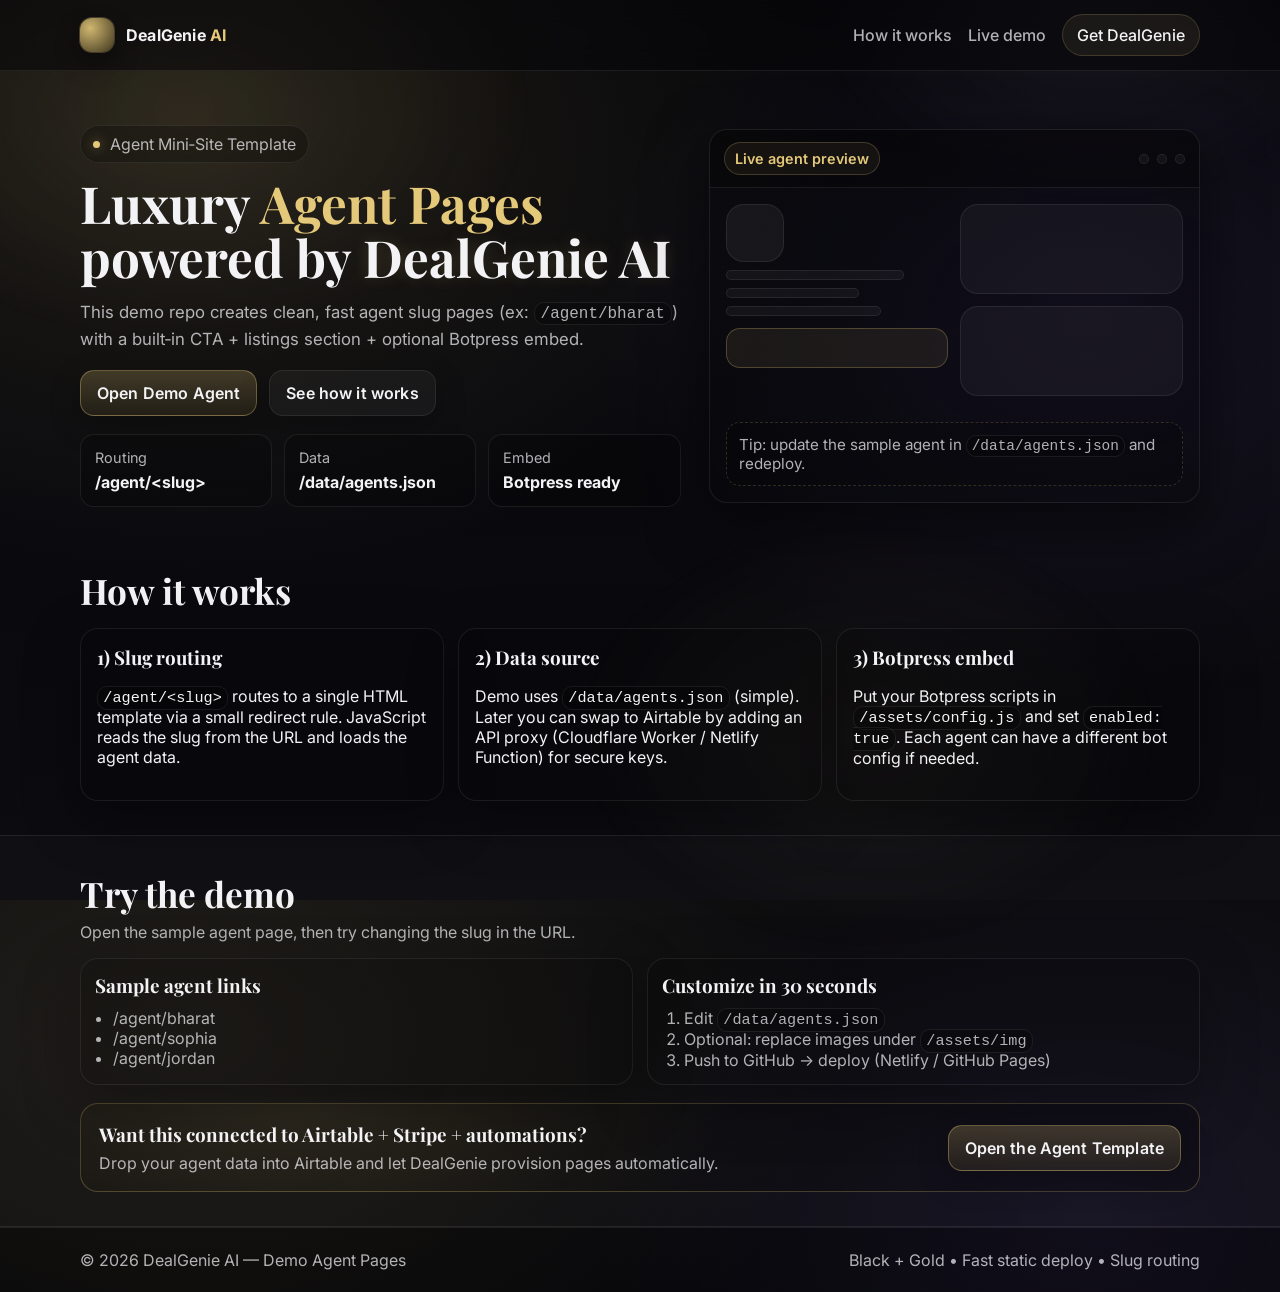
==== index.html @ 7155f4a6 "Add files via upload" ====
<!doctype html>
<html lang="en">
<head>
  <meta charset="utf-8" />
  <meta name="viewport" content="width=device-width, initial-scale=1" />
  <title>DealGenie AI — Agent Page</title>
  <meta name="description" content="DealGenie AI agent mini-site. Luxury black & gold, fast, and embed-ready." />
  <link rel="icon" href="/assets/favicon.svg" type="image/svg+xml" />
  <link rel="preconnect" href="https://fonts.googleapis.com">
  <link rel="preconnect" href="https://fonts.gstatic.com" crossorigin>
  <!-- Elegant font pairing (works on most browsers). If blocked, falls back gracefully. -->
  <link href="https://fonts.googleapis.com/css2?family=Inter:wght@300;400;500;600;700&family=Playfair+Display:wght@500;600;700&display=swap" rel="stylesheet">
  <link rel="stylesheet" href="/assets/styles.css" />
</head>
<body>
  <div class="bg-orbit" aria-hidden="true"></div>
  <header class="topbar">
    <div class="wrap topbar__inner">
      <a class="brand" href="/" aria-label="DealGenie AI Home">
        <span class="brand__mark"></span>
        <span class="brand__text">DealGenie <em>AI</em></span>
      </a>

      <nav class="topnav" aria-label="Primary">
        <a href="#how">How it works</a>
        <a href="#demo">Live demo</a>
        <a href="#cta" class="pill">Get DealGenie</a>
      </nav>
    </div>
  </header>

  <main>
    <section class="hero">
      <div class="wrap hero__grid">
        <div class="hero__copy">
          <div class="kicker">
            <span class="dot"></span> Agent Mini‑Site Template
          </div>
          <h1>
            Luxury <span class="gold">Agent Pages</span><br/>
            powered by <span class="glow">DealGenie AI</span>
          </h1>
          <p class="lead">
            This demo repo creates clean, fast agent slug pages (ex: <code>/agent/bharat</code>)
            with a built‑in CTA + listings section + optional Botpress embed.
          </p>

          <div class="hero__actions">
            <a class="btn btn--gold" href="/agent/bharat">Open Demo Agent</a>
            <a class="btn btn--ghost" href="#how">See how it works</a>
          </div>

          <div class="mini">
            <div class="mini__card">
              <div class="mini__label">Routing</div>
              <div class="mini__value">/agent/&lt;slug&gt;</div>
            </div>
            <div class="mini__card">
              <div class="mini__label">Data</div>
              <div class="mini__value">/data/agents.json</div>
            </div>
            <div class="mini__card">
              <div class="mini__label">Embed</div>
              <div class="mini__value">Botpress ready</div>
            </div>
          </div>
        </div>

        <div class="hero__panel">
          <div class="panel">
            <div class="panel__top">
              <div class="chip">Live agent preview</div>
              <div class="panel__icons" aria-hidden="true">
                <span></span><span></span><span></span>
              </div>
            </div>

            <div class="panel__body">
              <div class="preview">
                <div class="preview__left">
                  <div class="avatar-skel"></div>
                  <div class="lines">
                    <div class="line w80"></div>
                    <div class="line w60"></div>
                    <div class="line w70"></div>
                  </div>
                  <div class="cta-skel"></div>
                </div>
                <div class="preview__right">
                  <div class="card-skel"></div>
                  <div class="card-skel"></div>
                </div>
              </div>

              <div class="note">
                Tip: update the sample agent in <code>/data/agents.json</code> and redeploy.
              </div>
            </div>
          </div>
        </div>
      </div>
    </section>

    <section id="how" class="section">
      <div class="wrap">
        <h2>How it works</h2>
        <div class="grid3">
          <article class="card">
            <h3>1) Slug routing</h3>
            <p>
              <code>/agent/&lt;slug&gt;</code> routes to a single HTML template via a small redirect rule.
              JavaScript reads the slug from the URL and loads the agent data.
            </p>
          </article>
          <article class="card">
            <h3>2) Data source</h3>
            <p>
              Demo uses <code>/data/agents.json</code> (simple). Later you can swap to Airtable by adding
              an API proxy (Cloudflare Worker / Netlify Function) for secure keys.
            </p>
          </article>
          <article class="card">
            <h3>3) Botpress embed</h3>
            <p>
              Put your Botpress scripts in <code>/assets/config.js</code> and set <code>enabled: true</code>.
              Each agent can have a different bot config if needed.
            </p>
          </article>
        </div>
      </div>
    </section>

    <section id="demo" class="section section--alt">
      <div class="wrap">
        <h2>Try the demo</h2>
        <p class="sub">
          Open the sample agent page, then try changing the slug in the URL.
        </p>

        <div class="grid2">
          <div class="card card--tight">
            <h3>Sample agent links</h3>
            <ul class="list">
              <li><a href="/agent/bharat">/agent/bharat</a></li>
              <li><a href="/agent/sophia">/agent/sophia</a></li>
              <li><a href="/agent/jordan">/agent/jordan</a></li>
            </ul>
          </div>
          <div class="card card--tight">
            <h3>Customize in 30 seconds</h3>
            <ol class="list list--ol">
              <li>Edit <code>/data/agents.json</code></li>
              <li>Optional: replace images under <code>/assets/img</code></li>
              <li>Push to GitHub → deploy (Netlify / GitHub Pages)</li>
            </ol>
          </div>
        </div>

        <div id="cta" class="cta">
          <div class="cta__copy">
            <h3>Want this connected to Airtable + Stripe + automations?</h3>
            <p>Drop your agent data into Airtable and let DealGenie provision pages automatically.</p>
          </div>
          <a class="btn btn--gold" href="/agent/bharat">Open the Agent Template</a>
        </div>
      </div>
    </section>
  </main>

  <footer class="footer">
    <div class="wrap footer__inner">
      <div class="muted">© <span id="y"></span> DealGenie AI — Demo Agent Pages</div>
      <div class="muted">Black + Gold • Fast static deploy • Slug routing</div>
    </div>
  </footer>

  <script>
  // If we came from a 404 redirect (GitHub Pages), restore path.
  (function(){
    const r = sessionStorage.redirect;
    if(r){
      sessionStorage.removeItem('redirect');
      history.replaceState(null, '', r);
    }
  })();
</script>

  <script src="/assets/router.js"></script>
  <script>
    document.getElementById('y').textContent = new Date().getFullYear();
  </script>
</body>
</html>
---- assets/styles.css ----
/* DealGenie AI — Luxury Black & Gold (static demo) */
:root{
  --bg:#07070a;
  --bg2:#0b0b10;
  --panel:#0e0e16;
  --card:#10101a;
  --stroke:rgba(229,201,122,.18);
  --stroke2:rgba(255,255,255,.08);
  --gold:#e5c97a;
  --gold2:#bfa14a;
  --text:#f3f3f6;
  --muted:rgba(243,243,246,.72);
  --shadow: 0 20px 60px rgba(0,0,0,.55);
  --r:18px;
  --r2:14px;
  --max: 1120px;
}

*{box-sizing:border-box}
html,body{height:100%}
body{
  margin:0;
  background: radial-gradient(1200px 800px at 15% 15%, rgba(229,201,122,.10), transparent 55%),
              radial-gradient(900px 700px at 85% 35%, rgba(153,119,255,.09), transparent 55%),
              linear-gradient(180deg, var(--bg), var(--bg2));
  color:var(--text);
  font-family: Inter, system-ui, -apple-system, Segoe UI, Roboto, Arial, sans-serif;
  -webkit-font-smoothing: antialiased;
  -moz-osx-font-smoothing: grayscale;
}

a{color:inherit; text-decoration:none}
a:hover{opacity:.9}
code{
  font-family: ui-monospace, SFMono-Regular, Menlo, Monaco, Consolas, "Liberation Mono", "Courier New", monospace;
  font-size: .95em;
  padding:.12em .35em;
  border:1px solid var(--stroke2);
  border-radius:10px;
  background: rgba(0,0,0,.25);
}

.wrap{width:min(var(--max), calc(100% - 40px)); margin:0 auto}
.muted{color:var(--muted)}
.small{font-size:.92rem}
.sub{color:var(--muted); margin-top:.3rem; max-width: 70ch}

.bg-orbit{
  position:fixed; inset:-120px;
  background:
    radial-gradient(600px 400px at 20% 20%, rgba(229,201,122,.12), transparent 60%),
    radial-gradient(520px 380px at 80% 10%, rgba(255,255,255,.06), transparent 60%),
    radial-gradient(520px 380px at 65% 75%, rgba(229,201,122,.07), transparent 60%);
  filter: blur(20px);
  opacity:.8;
  pointer-events:none;
  z-index:-1;
}

.topbar{
  position:sticky; top:0; z-index:20;
  backdrop-filter: blur(14px);
  background: rgba(7,7,10,.55);
  border-bottom: 1px solid var(--stroke2);
}
.topbar__inner{display:flex; align-items:center; justify-content:space-between; padding:14px 0}
.brand{display:flex; align-items:center; gap:12px}
.brand__mark{
  width:34px; height:34px; border-radius:12px;
  background: radial-gradient(circle at 30% 30%, rgba(229,201,122,.9), rgba(191,161,74,.25));
  box-shadow: 0 0 0 1px rgba(229,201,122,.25), 0 12px 25px rgba(0,0,0,.4);
}
.brand__text{font-weight:700; letter-spacing:.2px}
.brand__text em{font-style:normal; color:var(--gold)}

.topnav{display:flex; align-items:center; gap:16px}
.topnav a{color:var(--muted); font-weight:500}
.topnav a:hover{color:var(--text)}
.pill{
  padding:10px 14px;
  border-radius:999px;
  border:1px solid var(--stroke);
  background: rgba(229,201,122,.08);
  color: var(--text) !important;
}

.hero{padding:54px 0 26px}
.hero__grid{display:grid; grid-template-columns: 1.1fr .9fr; gap:28px; align-items:center}
@media (max-width: 980px){ .hero__grid{grid-template-columns:1fr} }

.kicker{
  display:inline-flex; align-items:center; gap:10px;
  color:var(--muted);
  border:1px solid var(--stroke2);
  padding:8px 12px;
  border-radius:999px;
  background: rgba(0,0,0,.25);
  margin-bottom:14px;
  width: fit-content;
}
.dot{width:7px; height:7px; border-radius:99px; background:var(--gold); box-shadow: 0 0 12px rgba(229,201,122,.55)}
h1,h2,h3{
  font-family: "Playfair Display", Georgia, "Times New Roman", serif;
  margin:0;
}
h1{font-size: clamp(2.2rem, 4vw, 3.2rem); line-height: 1.05}
h2{font-size: clamp(1.6rem, 3vw, 2.2rem)}
h3{font-size: 1.18rem; margin:0 0 6px}
.lead{color:var(--muted); font-size:1.05rem; line-height:1.55; max-width: 70ch; margin:14px 0 0}
.gold{color:var(--gold)}
.glow{color:var(--text); text-shadow: 0 0 16px rgba(229,201,122,.18)}

.hero__actions{display:flex; gap:12px; margin-top:18px; flex-wrap:wrap}
.btn{
  display:inline-flex; align-items:center; justify-content:center;
  border-radius: 14px;
  padding: 12px 16px;
  border:1px solid var(--stroke2);
  background: rgba(255,255,255,.04);
  color: var(--text);
  font-weight: 600;
  letter-spacing:.15px;
  box-shadow: 0 10px 30px rgba(0,0,0,.25);
}
.btn--gold{
  border-color: rgba(229,201,122,.35);
  background: linear-gradient(180deg, rgba(229,201,122,.22), rgba(191,161,74,.10));
}
.btn--ghost:hover{border-color: rgba(229,201,122,.25)}

.mini{display:grid; grid-template-columns: repeat(3, 1fr); gap:12px; margin-top:18px}
@media (max-width: 680px){ .mini{grid-template-columns: 1fr} }
.mini__card{
  padding:14px;
  border-radius: var(--r2);
  border:1px solid var(--stroke2);
  background: rgba(0,0,0,.22);
}
.mini__label{color:var(--muted); font-size:.9rem}
.mini__value{font-weight:700; margin-top:6px}

.panel{
  border-radius: var(--r);
  border:1px solid var(--stroke2);
  background: rgba(0,0,0,.22);
  box-shadow: var(--shadow);
  overflow:hidden;
}
.panel__top{
  display:flex; align-items:center; justify-content:space-between;
  padding:12px 14px;
  border-bottom:1px solid var(--stroke2);
  background: rgba(0,0,0,.25);
}
.chip{
  display:inline-flex; align-items:center;
  padding:7px 10px;
  border-radius:999px;
  border:1px solid rgba(229,201,122,.22);
  color: var(--gold);
  font-weight:600;
  font-size:.9rem;
  background: rgba(229,201,122,.06);
}
.panel__icons{display:flex; gap:8px}
.panel__icons span{width:10px; height:10px; border-radius:99px; border:1px solid var(--stroke2); background: rgba(255,255,255,.04)}
.panel__body{padding:16px}

.preview{display:grid; grid-template-columns: 1fr 1fr; gap:12px}
@media (max-width: 520px){ .preview{grid-template-columns:1fr} }
.avatar-skel{width:58px; height:58px; border-radius:18px; border:1px solid var(--stroke2); background: rgba(255,255,255,.05)}
.lines .line{height:10px; border-radius:999px; border:1px solid var(--stroke2); background: rgba(255,255,255,.04); margin:8px 0}
.w80{width:80%} .w70{width:70%} .w60{width:60%}
.cta-skel{height:40px; border-radius:14px; border:1px solid rgba(229,201,122,.25); background: rgba(229,201,122,.08); margin-top:12px}
.card-skel{height:90px; border-radius:18px; border:1px solid var(--stroke2); background: rgba(255,255,255,.04); margin-bottom:12px}
.note{
  margin-top:14px;
  color: var(--muted);
  font-size: .95rem;
  border:1px dashed rgba(229,201,122,.18);
  padding:12px 12px;
  border-radius:14px;
  background: rgba(0,0,0,.18);
}

.section{padding:34px 0}
.section--alt{background: rgba(255,255,255,.02); border-top:1px solid var(--stroke2); border-bottom:1px solid var(--stroke2)}
.grid3{display:grid; grid-template-columns: repeat(3, 1fr); gap:14px; margin-top:14px}
.grid2{display:grid; grid-template-columns: repeat(2, 1fr); gap:14px; margin-top:14px}
@media (max-width: 900px){ .grid3{grid-template-columns:1fr} .grid2{grid-template-columns:1fr} }

.card{
  padding:16px;
  border-radius: var(--r);
  border:1px solid var(--stroke2);
  background: rgba(0,0,0,.20);
  box-shadow: 0 18px 55px rgba(0,0,0,.35);
}
.card--tight{padding:14px}
.list{margin:10px 0 0; padding-left: 18px; color: var(--muted)}
.list__row{display:flex; gap:10px; padding:8px 0; border-bottom:1px solid rgba(255,255,255,.06)}
.list__row:last-child{border-bottom:0}
.list--ol{padding-left: 22px}

.cta{
  margin-top: 18px;
  padding: 18px;
  border-radius: var(--r);
  border:1px solid rgba(229,201,122,.25);
  background: radial-gradient(700px 300px at 20% 10%, rgba(229,201,122,.10), transparent 60%),
              rgba(0,0,0,.18);
  display:flex; align-items:center; justify-content:space-between; gap:14px;
  flex-wrap:wrap;
}
.cta__copy h3{margin:0 0 6px}
.cta__copy p{margin:0; color:var(--muted)}

.footer{
  padding:22px 0;
  border-top:1px solid var(--stroke2);
  background: rgba(0,0,0,.20);
}
.footer__inner{display:flex; align-items:center; justify-content:space-between; gap:12px; flex-wrap:wrap}

/* Agent page */
.agent{padding-top: 10px}
.agent-hero{padding: 26px 0 10px}
.agent-hero__grid{display:grid; grid-template-columns: 1.2fr .8fr; gap:16px; align-items:start}
@media (max-width: 980px){ .agent-hero__grid{grid-template-columns:1fr} }

.agent-card{overflow:hidden}
.agent-card__top{display:flex; gap:14px; align-items:flex-start}
@media (max-width: 600px){ .agent-card__top{flex-direction:column} }
.agent-photo{
  width: 96px; height: 96px; border-radius: 22px;
  border:1px solid rgba(229,201,122,.25);
  background: rgba(255,255,255,.03);
  object-fit: cover;
  box-shadow: 0 18px 55px rgba(0,0,0,.35);
}
.agent-meta{flex:1}
.badges{display:flex; gap:10px; flex-wrap:wrap; margin-top:10px}
.badge{
  padding:7px 10px;
  border-radius:999px;
  border:1px solid rgba(255,255,255,.08);
  background: rgba(255,255,255,.03);
  color: var(--muted);
  font-weight:600;
  font-size:.9rem;
}
.agent-card__bottom{margin-top:14px; border-top:1px solid rgba(255,255,255,.06); padding-top:14px}
.quick{display:grid; grid-template-columns: repeat(3, 1fr); gap:10px}
@media (max-width: 700px){ .quick{grid-template-columns: 1fr} }
.quick__item{
  border:1px solid rgba(255,255,255,.06);
  border-radius: 14px;
  padding:12px;
  background: rgba(0,0,0,.14);
}
.section-head{display:flex; align-items:flex-end; justify-content:space-between; gap:14px; flex-wrap:wrap; margin-bottom: 14px}

.listing-grid{display:grid; grid-template-columns: repeat(3, 1fr); gap:14px}
@media (max-width: 980px){ .listing-grid{grid-template-columns: 1fr} }

.listing{
  border-radius: var(--r);
  border:1px solid rgba(255,255,255,.08);
  background: rgba(0,0,0,.18);
  overflow:hidden;
  box-shadow: 0 18px 55px rgba(0,0,0,.35);
}
.listing__img{width:100%; height: 170px; object-fit: cover; display:block; background: rgba(255,255,255,.03)}
.listing__body{padding:14px}
.listing__price{color: var(--gold); font-weight: 800; font-size: 1.1rem}
.listing__meta{margin-top:8px; color: var(--muted); display:flex; gap:10px; flex-wrap:wrap}
.pill2{
  padding:7px 10px;
  border-radius:999px;
  border:1px solid rgba(229,201,122,.22);
  background: rgba(229,201,122,.06);
  color: var(--muted);
  font-weight: 600;
  font-size: .9rem;
}

.field{display:grid; gap:7px; margin-bottom:12px}
.field span{color: var(--muted); font-weight: 600; font-size:.95rem}
input, textarea{
  width:100%;
  padding: 12px 12px;
  border-radius: 14px;
  border:1px solid rgba(255,255,255,.10);
  background: rgba(0,0,0,.18);
  color: var(--text);
  outline: none;
}
input:focus, textarea:focus{border-color: rgba(229,201,122,.30); box-shadow: 0 0 0 4px rgba(229,201,122,.08)}
button{cursor:pointer}

.botpress-mount{min-height: 20px}
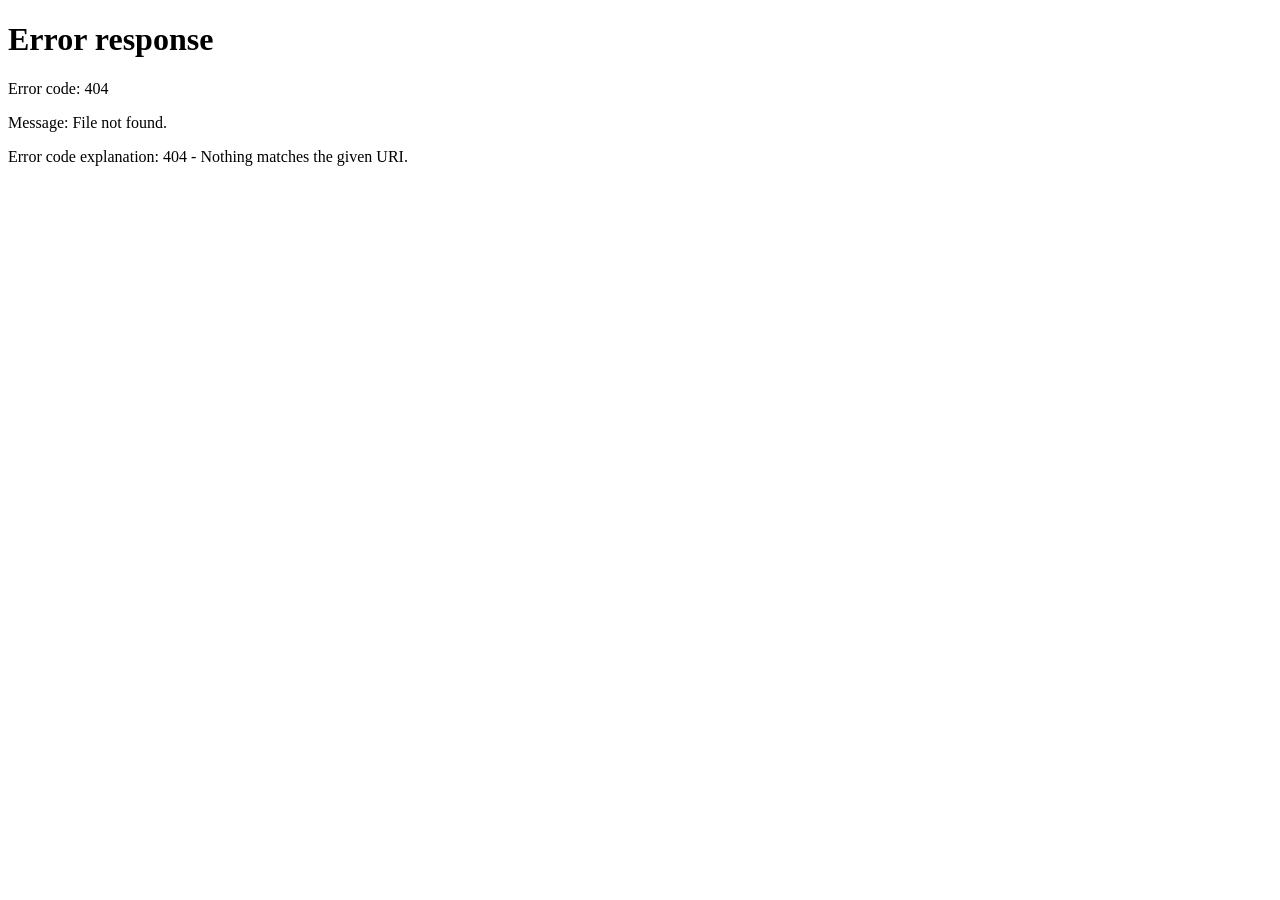
==== commit 18c85389: "Refactor index.html structure and update title" ====
--- a/index.html
+++ b/index.html
@@ -1,193 +1,13 @@
 <!doctype html>
-<html lang="en">
+<html>
 <head>
   <meta charset="utf-8" />
   <meta name="viewport" content="width=device-width, initial-scale=1" />
-  <title>DealGenie AI — Agent Page</title>
-  <meta name="description" content="DealGenie AI agent mini-site. Luxury black & gold, fast, and embed-ready." />
-  <link rel="icon" href="/assets/favicon.svg" type="image/svg+xml" />
-  <link rel="preconnect" href="https://fonts.googleapis.com">
-  <link rel="preconnect" href="https://fonts.gstatic.com" crossorigin>
-  <!-- Elegant font pairing (works on most browsers). If blocked, falls back gracefully. -->
-  <link href="https://fonts.googleapis.com/css2?family=Inter:wght@300;400;500;600;700&family=Playfair+Display:wght@500;600;700&display=swap" rel="stylesheet">
-  <link rel="stylesheet" href="/assets/styles.css" />
+  <title>DealGenie AI</title>
+  <script>
+    // Change "bharat" later to dynamic slug or your default agent
+    location.replace("/agent/bharat");
+  </script>
 </head>
-<body>
-  <div class="bg-orbit" aria-hidden="true"></div>
-  <header class="topbar">
-    <div class="wrap topbar__inner">
-      <a class="brand" href="/" aria-label="DealGenie AI Home">
-        <span class="brand__mark"></span>
-        <span class="brand__text">DealGenie <em>AI</em></span>
-      </a>
-
-      <nav class="topnav" aria-label="Primary">
-        <a href="#how">How it works</a>
-        <a href="#demo">Live demo</a>
-        <a href="#cta" class="pill">Get DealGenie</a>
-      </nav>
-    </div>
-  </header>
-
-  <main>
-    <section class="hero">
-      <div class="wrap hero__grid">
-        <div class="hero__copy">
-          <div class="kicker">
-            <span class="dot"></span> Agent Mini‑Site Template
-          </div>
-          <h1>
-            Luxury <span class="gold">Agent Pages</span><br/>
-            powered by <span class="glow">DealGenie AI</span>
-          </h1>
-          <p class="lead">
-            This demo repo creates clean, fast agent slug pages (ex: <code>/agent/bharat</code>)
-            with a built‑in CTA + listings section + optional Botpress embed.
-          </p>
-
-          <div class="hero__actions">
-            <a class="btn btn--gold" href="/agent/bharat">Open Demo Agent</a>
-            <a class="btn btn--ghost" href="#how">See how it works</a>
-          </div>
-
-          <div class="mini">
-            <div class="mini__card">
-              <div class="mini__label">Routing</div>
-              <div class="mini__value">/agent/&lt;slug&gt;</div>
-            </div>
-            <div class="mini__card">
-              <div class="mini__label">Data</div>
-              <div class="mini__value">/data/agents.json</div>
-            </div>
-            <div class="mini__card">
-              <div class="mini__label">Embed</div>
-              <div class="mini__value">Botpress ready</div>
-            </div>
-          </div>
-        </div>
-
-        <div class="hero__panel">
-          <div class="panel">
-            <div class="panel__top">
-              <div class="chip">Live agent preview</div>
-              <div class="panel__icons" aria-hidden="true">
-                <span></span><span></span><span></span>
-              </div>
-            </div>
-
-            <div class="panel__body">
-              <div class="preview">
-                <div class="preview__left">
-                  <div class="avatar-skel"></div>
-                  <div class="lines">
-                    <div class="line w80"></div>
-                    <div class="line w60"></div>
-                    <div class="line w70"></div>
-                  </div>
-                  <div class="cta-skel"></div>
-                </div>
-                <div class="preview__right">
-                  <div class="card-skel"></div>
-                  <div class="card-skel"></div>
-                </div>
-              </div>
-
-              <div class="note">
-                Tip: update the sample agent in <code>/data/agents.json</code> and redeploy.
-              </div>
-            </div>
-          </div>
-        </div>
-      </div>
-    </section>
-
-    <section id="how" class="section">
-      <div class="wrap">
-        <h2>How it works</h2>
-        <div class="grid3">
-          <article class="card">
-            <h3>1) Slug routing</h3>
-            <p>
-              <code>/agent/&lt;slug&gt;</code> routes to a single HTML template via a small redirect rule.
-              JavaScript reads the slug from the URL and loads the agent data.
-            </p>
-          </article>
-          <article class="card">
-            <h3>2) Data source</h3>
-            <p>
-              Demo uses <code>/data/agents.json</code> (simple). Later you can swap to Airtable by adding
-              an API proxy (Cloudflare Worker / Netlify Function) for secure keys.
-            </p>
-          </article>
-          <article class="card">
-            <h3>3) Botpress embed</h3>
-            <p>
-              Put your Botpress scripts in <code>/assets/config.js</code> and set <code>enabled: true</code>.
-              Each agent can have a different bot config if needed.
-            </p>
-          </article>
-        </div>
-      </div>
-    </section>
-
-    <section id="demo" class="section section--alt">
-      <div class="wrap">
-        <h2>Try the demo</h2>
-        <p class="sub">
-          Open the sample agent page, then try changing the slug in the URL.
-        </p>
-
-        <div class="grid2">
-          <div class="card card--tight">
-            <h3>Sample agent links</h3>
-            <ul class="list">
-              <li><a href="/agent/bharat">/agent/bharat</a></li>
-              <li><a href="/agent/sophia">/agent/sophia</a></li>
-              <li><a href="/agent/jordan">/agent/jordan</a></li>
-            </ul>
-          </div>
-          <div class="card card--tight">
-            <h3>Customize in 30 seconds</h3>
-            <ol class="list list--ol">
-              <li>Edit <code>/data/agents.json</code></li>
-              <li>Optional: replace images under <code>/assets/img</code></li>
-              <li>Push to GitHub → deploy (Netlify / GitHub Pages)</li>
-            </ol>
-          </div>
-        </div>
-
-        <div id="cta" class="cta">
-          <div class="cta__copy">
-            <h3>Want this connected to Airtable + Stripe + automations?</h3>
-            <p>Drop your agent data into Airtable and let DealGenie provision pages automatically.</p>
-          </div>
-          <a class="btn btn--gold" href="/agent/bharat">Open the Agent Template</a>
-        </div>
-      </div>
-    </section>
-  </main>
-
-  <footer class="footer">
-    <div class="wrap footer__inner">
-      <div class="muted">© <span id="y"></span> DealGenie AI — Demo Agent Pages</div>
-      <div class="muted">Black + Gold • Fast static deploy • Slug routing</div>
-    </div>
-  </footer>
-
-  <script>
-  // If we came from a 404 redirect (GitHub Pages), restore path.
-  (function(){
-    const r = sessionStorage.redirect;
-    if(r){
-      sessionStorage.removeItem('redirect');
-      history.replaceState(null, '', r);
-    }
-  })();
-</script>
-
-  <script src="/assets/router.js"></script>
-  <script>
-    document.getElementById('y').textContent = new Date().getFullYear();
-  </script>
-</body>
+<body></body>
 </html>
